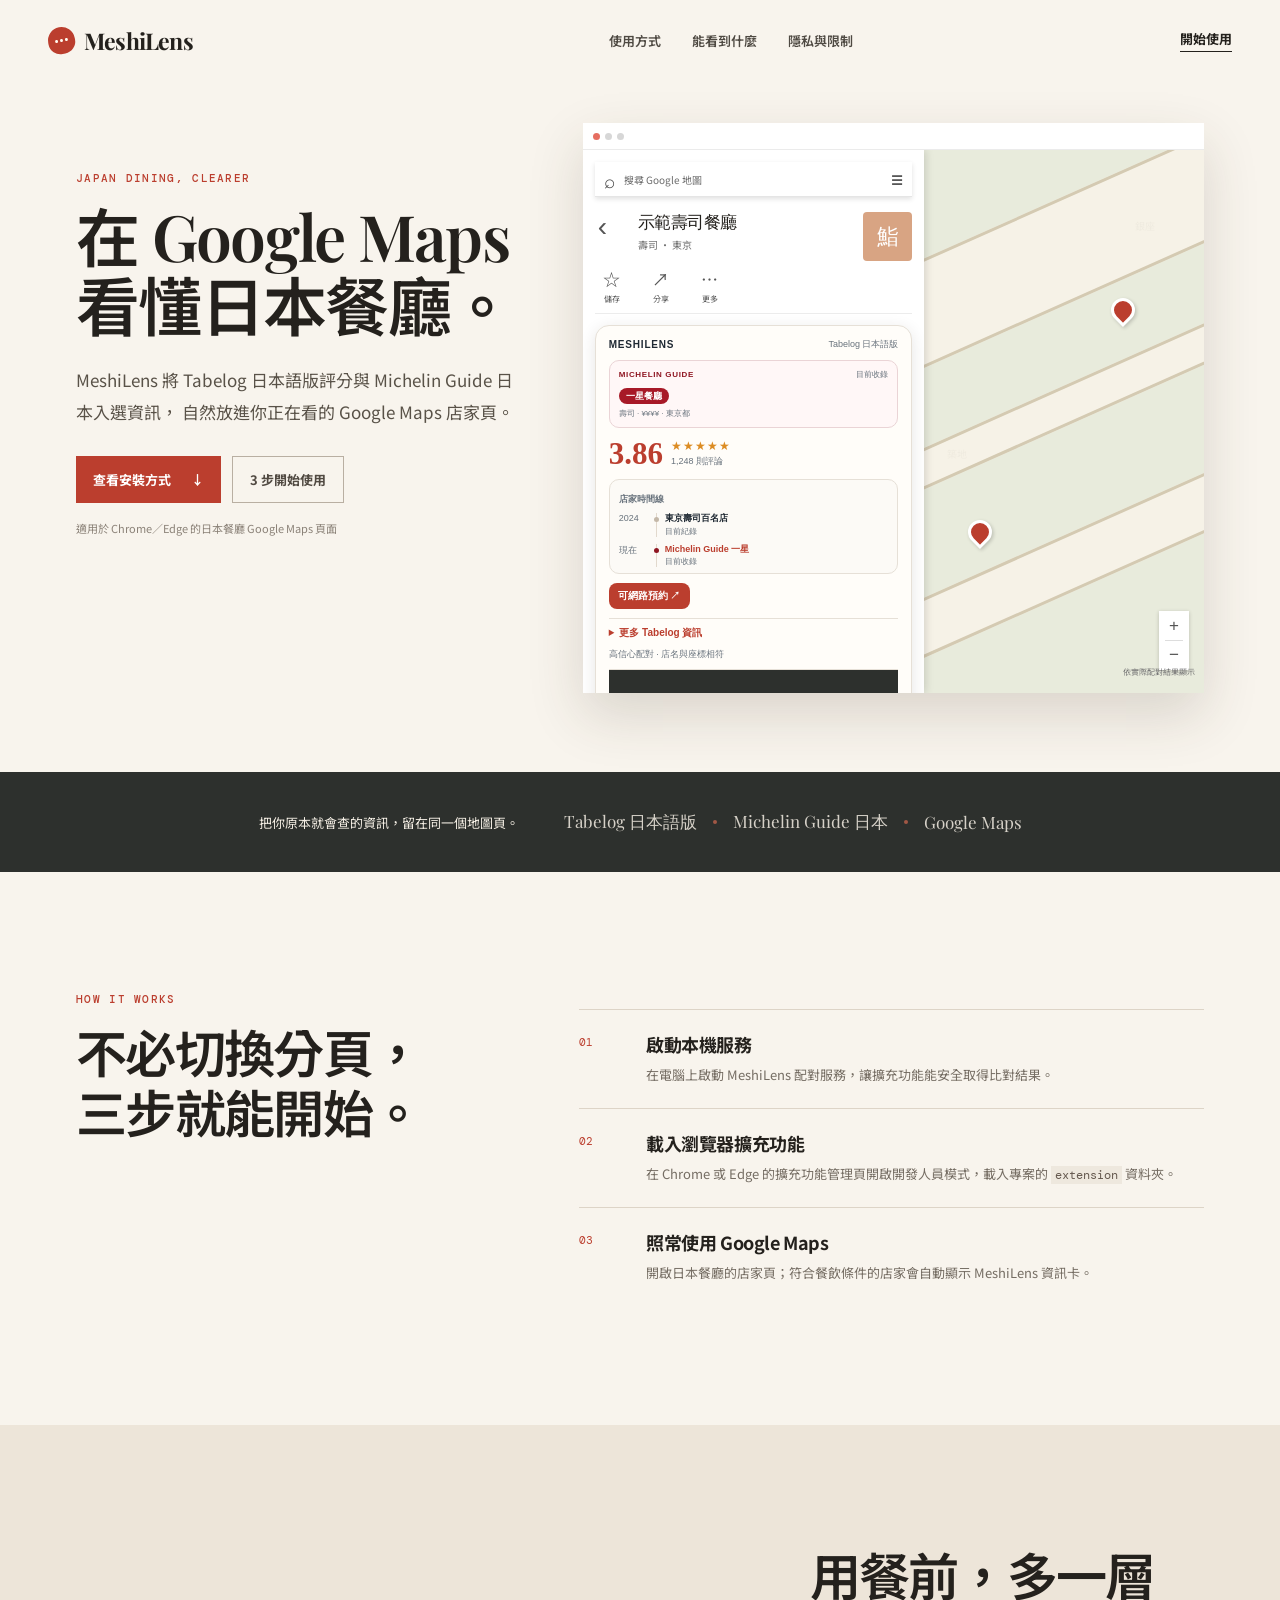
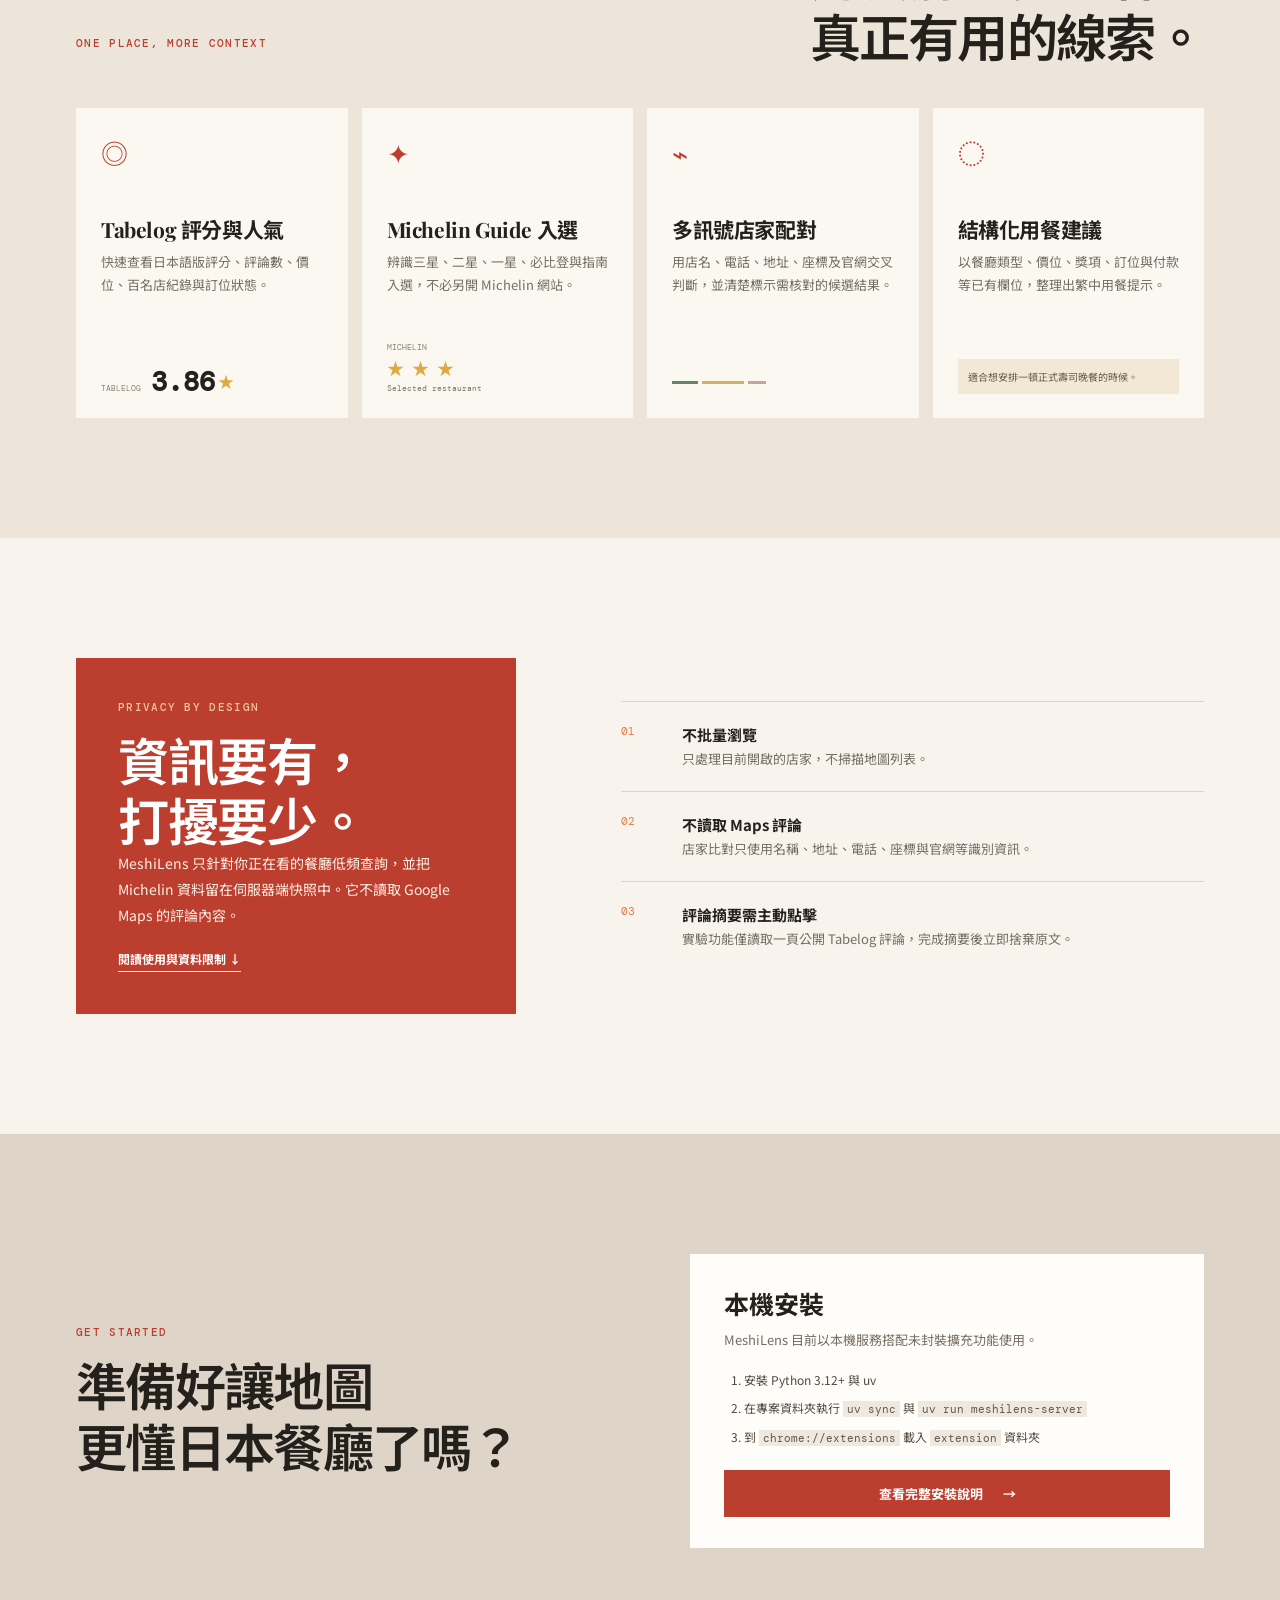
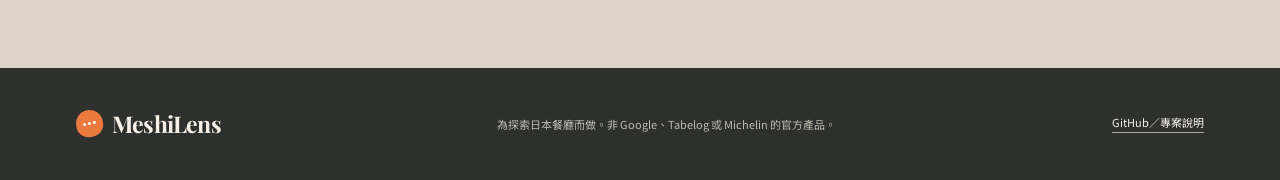
==== landing/index.html @ 1fa7bf87 "Add product introduction page and styles for landing - Introduced a new landing page (`landing/index" ====
<!doctype html>
<html lang="zh-Hant">
  <head>
    <meta charset="UTF-8" />
    <meta name="viewport" content="width=device-width, initial-scale=1" />
    <meta
      name="description"
      content="MeshiLens 讓你在 Google Maps 日本餐廳頁面直接查看 Tabelog 與 Michelin Guide 資訊。"
    />
    <title>MeshiLens｜在 Google Maps 看懂日本餐廳</title>
    <link rel="stylesheet" href="styles.css" />
  </head>
  <body>
    <a class="skip-link" href="#main">跳到主要內容</a>

    <header class="site-header">
      <a class="brand" href="#top" aria-label="MeshiLens 首頁">
        <span class="brand-mark" aria-hidden="true"><i></i><i></i><i></i></span>
        <span>MeshiLens</span>
      </a>
      <nav aria-label="主要導覽">
        <a href="#how">使用方式</a>
        <a href="#features">能看到什麼</a>
        <a href="#privacy">隱私與限制</a>
      </nav>
      <a class="nav-cta" href="#install">開始使用</a>
    </header>

    <main id="main">
      <section class="hero" id="top">
        <div class="hero-copy">
          <p class="eyebrow">JAPAN DINING, CLEARER</p>
          <h1>在 Google Maps<br />看懂日本餐廳。</h1>
          <p class="hero-text">
            MeshiLens 將 Tabelog 日本語版評分與 Michelin Guide 日本入選資訊，
            自然放進你正在看的 Google Maps 店家頁。
          </p>
          <div class="hero-actions">
            <a class="button button-primary" href="#install">查看安裝方式 <span aria-hidden="true">↓</span></a>
            <a class="button button-quiet" href="#how">3 步開始使用</a>
          </div>
          <p class="hero-note">適用於 Chrome／Edge 的日本餐廳 Google Maps 頁面</p>
        </div>

        <div class="maps-frame" aria-label="MeshiLens 在 Google Maps 店家頁顯示資訊卡的示意畫面">
          <div class="map-toolbar"><span class="map-dot"></span><span></span><span></span></div>
          <aside class="maps-detail-panel">
            <div class="google-search"><span aria-hidden="true">⌕</span><span>搜尋 Google 地圖</span><b aria-hidden="true">☰</b></div>
            <div class="place-summary"><button class="back-button" aria-label="返回">‹</button><div class="place-cover"><span>鮨</span></div><h2>示範壽司餐廳</h2><p>壽司 · 東京</p><div class="place-actions"><span>☆<small>儲存</small></span><span>↗<small>分享</small></span><span>⋯<small>更多</small></span></div></div>
            <article class="extension-card">
              <div class="extension-header"><span>MeshiLens</span><small>Tabelog 日本語版</small></div>
              <section class="extension-michelin"><div><strong>MICHELIN GUIDE</strong><small>目前收錄</small></div><div class="michelin-awards"><b>一星餐廳</b></div><p>壽司 · ¥¥¥¥ · 東京都</p></section>
              <div class="extension-score-row"><strong>3.86</strong><div><span>★★★★★</span><small>1,248 則評論</small></div></div>
              <section class="extension-timeline"><strong>店家時間線</strong><ol><li><span>2024</span><div><b>東京壽司百名店</b><small>目前紀錄</small></div></li><li class="is-current"><span>現在</span><div><b>Michelin Guide 一星</b><small>目前收錄</small></div></li></ol></section>
              <a class="extension-reservation" href="#install">可網路預約 ↗</a>
              <details class="extension-details"><summary>更多 Tabelog 資訊</summary><div><span>料理類型</span><b>壽司</b></div><div><span>最近車站</span><b>銀座站</b></div><div><span>晚餐價位</span><b>￥20,000〜￥29,999</b></div></details>
              <p class="extension-reasons">高信心配對 · 店名與座標相符</p>
              <footer class="extension-footer"><a href="#features">在 Tabelog 開啟 ↗</a><span>剛剛更新</span></footer>
            </article>
          </aside>
          <div class="map-canvas"><div class="map-label label-one">銀座</div><div class="map-label label-two">築地</div><div class="map-streets street-one"></div><div class="map-streets street-two"></div><div class="map-streets street-three"></div><span class="place-pin pin-one">●</span><span class="place-pin pin-two">●</span><button class="zoom-controls" aria-label="縮放地圖">+<i></i>−</button></div>
          <p class="mock-caption">依實際配對結果顯示</p>
        </div>
      </section>

      <section class="trust-strip" aria-label="資料來源">
        <p>把你原本就會查的資訊，留在同一個地圖頁。</p>
        <div><span>Tabelog 日本語版</span><i></i><span>Michelin Guide 日本</span><i></i><span>Google Maps</span></div>
      </section>

      <section class="how section" id="how">
        <div class="section-intro"><p class="eyebrow">HOW IT WORKS</p><h2>不必切換分頁，<br />三步就能開始。</h2></div>
        <ol class="steps">
          <li><span class="step-number">01</span><div><h3>啟動本機服務</h3><p>在電腦上啟動 MeshiLens 配對服務，讓擴充功能能安全取得比對結果。</p></div></li>
          <li><span class="step-number">02</span><div><h3>載入瀏覽器擴充功能</h3><p>在 Chrome 或 Edge 的擴充功能管理頁開啟開發人員模式，載入專案的 <code>extension</code> 資料夾。</p></div></li>
          <li><span class="step-number">03</span><div><h3>照常使用 Google Maps</h3><p>開啟日本餐廳的店家頁；符合餐飲條件的店家會自動顯示 MeshiLens 資訊卡。</p></div></li>
        </ol>
      </section>

      <section class="features section" id="features">
        <div class="section-intro"><p class="eyebrow">ONE PLACE, MORE CONTEXT</p><h2>用餐前，多一層<br />真正有用的線索。</h2></div>
        <div class="feature-grid">
          <article class="feature feature-score"><span class="feature-icon">◎</span><h3>Tabelog 評分與人氣</h3><p>快速查看日本語版評分、評論數、價位、百名店紀錄與訂位狀態。</p><div class="mini-score"><span>TABLELOG</span><strong>3.86</strong><em>★</em></div></article>
          <article class="feature feature-guide"><span class="feature-icon">✦</span><h3>Michelin Guide 入選</h3><p>辨識三星、二星、一星、必比登與指南入選，不必另開 Michelin 網站。</p><div class="guide-stamp"><span>MICHELIN</span><strong>★ ★ ★</strong><small>Selected restaurant</small></div></article>
          <article class="feature feature-match"><span class="feature-icon">⌁</span><h3>多訊號店家配對</h3><p>用店名、電話、地址、座標及官網交叉判斷，並清楚標示需核對的候選結果。</p><div class="match-lines"><span></span><span></span><span></span></div></article>
          <article class="feature feature-advice"><span class="feature-icon">◌</span><h3>結構化用餐建議</h3><p>以餐廳類型、價位、獎項、訂位與付款等已有欄位，整理出繁中用餐提示。</p><div class="advice-bubble">適合想安排一頓正式壽司晚餐的時候。</div></article>
        </div>
      </section>

      <section class="privacy section" id="privacy">
        <div class="privacy-card">
          <p class="eyebrow">PRIVACY BY DESIGN</p>
          <h2>資訊要有，<br />打擾要少。</h2>
          <p>MeshiLens 只針對你正在看的餐廳低頻查詢，並把 Michelin 資料留在伺服器端快照中。它不讀取 Google Maps 的評論內容。</p>
          <a class="text-link" href="#install">閱讀使用與資料限制 <span aria-hidden="true">↓</span></a>
        </div>
        <ul class="privacy-points">
          <li><span>01</span><p><strong>不批量瀏覽</strong>只處理目前開啟的店家，不掃描地圖列表。</p></li>
          <li><span>02</span><p><strong>不讀取 Maps 評論</strong>店家比對只使用名稱、地址、電話、座標與官網等識別資訊。</p></li>
          <li><span>03</span><p><strong>評論摘要需主動點擊</strong>實驗功能僅讀取一頁公開 Tabelog 評論，完成摘要後立即捨棄原文。</p></li>
        </ul>
      </section>

      <section class="install section" id="install">
        <div><p class="eyebrow">GET STARTED</p><h2>準備好讓地圖<br />更懂日本餐廳了嗎？</h2></div>
        <div class="install-card"><h3>本機安裝</h3><p>MeshiLens 目前以本機服務搭配未封裝擴充功能使用。</p><ol><li>安裝 Python 3.12+ 與 uv</li><li>在專案資料夾執行 <code>uv sync</code> 與 <code>uv run meshilens-server</code></li><li>到 <code>chrome://extensions</code> 載入 <code>extension</code> 資料夾</li></ol><a class="button button-primary" href="../README.md">查看完整安裝說明 <span aria-hidden="true">→</span></a></div>
      </section>
    </main>

    <footer><a class="brand" href="#top"><span class="brand-mark" aria-hidden="true"><i></i><i></i><i></i></span><span>MeshiLens</span></a><p>為探索日本餐廳而做。非 Google、Tabelog 或 Michelin 的官方產品。</p><a href="../README.md">GitHub／專案說明</a></footer>
  </body>
</html>
---- landing/styles.css ----
@import url('https://fonts.googleapis.com/css2?family=DM+Mono:wght@400;500&family=Noto+Sans+TC:wght@400;500;600;700&family=Playfair+Display:ital,wght@0,600;0,700;1,600&display=swap');

:root { --ink: #24211d; --muted: #756d63; --paper: #f8f4ed; --cream: #fffdf9; --line: #ddd4c7; --red: #bb3e2e; --orange: #eb7a3f; --gold: #ddaa43; --green: #658567; }
* { box-sizing: border-box; }
html { scroll-behavior: smooth; }
body { background: var(--paper); color: var(--ink); font-family: "Noto Sans TC", -apple-system, BlinkMacSystemFont, sans-serif; margin: 0; }
a { color: inherit; text-decoration: none; }
.skip-link { background: var(--ink); color: white; left: 12px; padding: 8px 12px; position: fixed; top: -48px; z-index: 20; }
.skip-link:focus { top: 12px; }
.site-header { align-items: center; display: flex; height: 80px; justify-content: space-between; margin: auto; max-width: 1240px; padding: 0 28px; }
.brand { align-items: center; display: inline-flex; font-family: "Playfair Display", Georgia, serif; font-size: 23px; font-weight: 700; gap: 9px; letter-spacing: -.8px; }
.brand-mark { align-items: center; background: var(--red); border-radius: 50% 50% 45% 45%; display: inline-flex; height: 27px; justify-content: center; overflow: hidden; transform: rotate(-11deg); width: 27px; }
.brand-mark i { background: #fff8ed; border-radius: 50%; display: block; height: 3px; margin: 1px; width: 3px; }
nav { display: flex; gap: 31px; margin-left: 90px; }
nav a { color: #4e4942; font-size: 13px; font-weight: 600; }
nav a:hover, footer > a:last-child:hover { color: var(--red); }
.nav-cta { border-bottom: 1px solid var(--ink); font-size: 13px; font-weight: 700; padding-bottom: 3px; }
.hero { display: grid; gap: 66px; grid-template-columns: minmax(370px, .83fr) minmax(500px, 1.17fr); margin: 43px auto 79px; max-width: 1184px; padding: 0 28px; }
.hero-copy { padding-top: 48px; }
.eyebrow { color: var(--red); font-family: "DM Mono", monospace; font-size: 11px; font-weight: 500; letter-spacing: 1.3px; margin: 0 0 16px; }
h1, h2, h3, p { margin-top: 0; }
h1, h2 { font-family: "Playfair Display", "Noto Sans TC", serif; font-weight: 600; letter-spacing: -1.7px; }
h1 { font-size: clamp(46px, 5vw, 68px); line-height: 1.08; margin-bottom: 25px; }
.hero-text { color: #595248; font-size: 17px; line-height: 1.85; max-width: 455px; }
.hero-actions { display: flex; gap: 11px; margin-top: 29px; }
.button { align-items: center; display: inline-flex; font-size: 13px; font-weight: 700; gap: 20px; justify-content: center; min-height: 47px; padding: 0 17px; transition: transform 160ms ease, background 160ms ease; }
.button:hover { transform: translateY(-2px); }
.button-primary { background: var(--red); color: white; }
.button-primary:hover { background: #a83325; }
.button-quiet { border: 1px solid #b9afa2; color: #514a42; }
.hero-note { color: #8b8278; font-size: 11px; margin: 17px 0 0; }
.maps-frame { background: #f5f3ef; box-shadow: 0 22px 52px rgb(65 48 29 / 16%); min-height: 570px; overflow: hidden; position: relative; }
.map-toolbar { align-items: center; background: #fff; border-bottom: 1px solid #ebebeb; display: flex; gap: 5px; height: 27px; padding: 0 10px; position: relative; z-index: 4; }.map-toolbar span { background: #d7d7d7; border-radius: 50%; height: 7px; width: 7px; }.map-toolbar .map-dot { background: #e66e61; }
.maps-detail-panel { background: #fff; box-shadow: 2px 0 8px rgb(0 0 0 / 13%); height: calc(100% - 27px); left: 0; overflow: hidden; padding: 12px; position: absolute; top: 27px; width: 55%; z-index: 3; }.google-search { align-items: center; border-bottom: 1px solid #e5e5e5; box-shadow: 0 2px 5px rgb(0 0 0 / 12%); color: #6b6b6b; display: flex; font-size: 10px; gap: 9px; height: 35px; padding: 0 9px; }.google-search span:first-child { color: #454545; font-size: 19px; }.google-search b { color: #575757; font-size: 13px; margin-left: auto; }.place-summary { border-bottom: 1px solid #ececec; padding: 14px 0 9px 43px; position: relative; }.back-button { background: none; border: 0; color: #555; font-size: 28px; left: 3px; line-height: 1; padding: 0; position: absolute; top: 16px; }.place-cover { background: #d8a483; border-radius: 4px; color: white; display: grid; font-family: Georgia, serif; font-size: 22px; height: 49px; place-items: center; position: absolute; right: 0; top: 15px; width: 49px; }.place-summary h2 { font-family: -apple-system, BlinkMacSystemFont, "Segoe UI", sans-serif; font-size: 17px; font-weight: 500; letter-spacing: -.5px; margin: 0 54px 3px 0; }.place-summary > p { color: #6e6e6e; font-size: 10px; margin: 0; }.place-actions { display: flex; gap: 15px; margin: 14px 0 0 -43px; }.place-actions span { color: #555; font-size: 17px; text-align: center; width: 34px; }.place-actions small { display: block; font-size: 8px; margin-top: 2px; }
.extension-card { --extension-ink: #1f2933; --extension-muted: #69737d; background: #fffdf9; border: 1px solid #e6e0d7; border-radius: 14px; box-shadow: 0 4px 16px rgb(53 42 30 / 12%); color: var(--extension-ink); font-family: -apple-system, BlinkMacSystemFont, "Segoe UI", sans-serif; margin-top: 11px; padding: 12px 13px; }.extension-header, .extension-michelin > div:first-child, .extension-footer { align-items: center; display: flex; justify-content: space-between; }.extension-header > span { font-size: 10px; font-weight: 750; letter-spacing: .08em; text-transform: uppercase; }.extension-header small { color: var(--extension-muted); font-size: 9px; }.extension-michelin { background: #fff7f7; border: 1px solid #ead4d6; border-radius: 10px; margin-top: 9px; padding: 8px 9px; }.extension-michelin strong { color: #8f1622; font-size: 8px; letter-spacing: .08em; }.extension-michelin small, .extension-michelin p { color: var(--extension-muted); font-size: 8px; }.extension-michelin p { margin: 5px 0 0; }.michelin-awards { margin-top: 5px; }.michelin-awards b { background: #a71927; border-radius: 999px; color: white; font-size: 9px; padding: 3px 7px; }.extension-score-row { align-items: center; display: flex; gap: 8px; margin-top: 10px; }.extension-score-row > strong { color: var(--red); font-family: Georgia, serif; font-size: 31px; line-height: 1; }.extension-score-row div span { color: #dc8c23; display: block; font-size: 12px; letter-spacing: 1px; }.extension-score-row div small { color: var(--extension-muted); display: block; font-size: 9px; margin-top: 2px; }
.extension-timeline { background: #fcfaf6; border: 1px solid #e6e0d7; border-radius: 10px; margin-top: 10px; padding: 8px 9px 6px; }.extension-timeline > strong { color: var(--extension-muted); font-size: 9px; }.extension-timeline ol { list-style: none; margin: 7px 0 0; padding: 0; }.extension-timeline li { display: grid; gap: 6px; grid-template-columns: 31px 1fr; padding: 0 0 7px; position: relative; }.extension-timeline li:last-child { padding-bottom: 0; }.extension-timeline li span { color: var(--extension-muted); font-size: 9px; }.extension-timeline li div { border-left: 1px solid #e2d9cd; padding-left: 8px; position: relative; }.extension-timeline li div::before { background: #c4b8a8; border-radius: 50%; content: ""; height: 5px; left: -3px; position: absolute; top: 4px; width: 5px; }.extension-timeline li.is-current div::before { background: #8f1622; }.extension-timeline li b { display: block; font-size: 9px; line-height: 1.3; }.extension-timeline li.is-current b { color: var(--red); }.extension-timeline li small { color: var(--extension-muted); display: block; font-size: 8px; margin-top: 1px; }.extension-reservation { background: var(--red); border-radius: 8px; color: white; display: inline-block; font-size: 10px; font-weight: 700; margin-top: 9px; padding: 6px 9px; }.extension-details { border-top: 1px solid #e6e0d7; margin-top: 9px; padding-top: 7px; }.extension-details summary { color: var(--red); cursor: pointer; font-size: 10px; font-weight: 650; }.extension-details[open] > div { display: grid; font-size: 8px; gap: 4px; grid-template-columns: 48px 1fr; line-height: 1.3; margin-top: 7px; }.extension-details span { color: var(--extension-muted); }.extension-details b { font-weight: 500; }.extension-reasons { color: var(--extension-muted); font-size: 9px; margin: 8px 0 0; }.extension-footer { border-top: 1px solid #e6e0d7; margin-top: 8px; padding-top: 7px; }.extension-footer a { color: var(--red); font-size: 10px; font-weight: 650; }.extension-footer span { color: var(--extension-muted); font-size: 9px; }
.map-canvas { background: #e8ebdc; bottom: 0; left: 55%; overflow: hidden; position: absolute; right: 0; top: 27px; }.map-streets { background: #f8f3e8; border: 3px solid #d3c8af; opacity: .92; position: absolute; transform: rotate(-24deg); }.street-one { height: 100px; left: -140px; top: 42px; width: 600px; }.street-two { height: 38px; left: -130px; top: 224px; width: 600px; }.street-three { height: 55px; left: -210px; top: 408px; width: 610px; }.map-label { color: #899184; font-size: 10px; position: absolute; }.label-one { right: 49px; top: 68px; }.label-two { left: 23px; top: 296px; }.place-pin { background: var(--red); border: 3px solid white; border-radius: 50% 50% 50% 0; box-shadow: 0 2px 4px rgb(0 0 0 / 19%); color: transparent; height: 24px; position: absolute; transform: rotate(-45deg); width: 24px; }.pin-one { right: 69px; top: 148px; }.pin-two { left: 44px; top: 370px; }.zoom-controls { background: white; border: 0; bottom: 23px; box-shadow: 0 1px 4px rgb(0 0 0 / 20%); color: #555; font-size: 17px; padding: 5px 10px; position: absolute; right: 15px; }.zoom-controls i { border-top: 1px solid #ddd; display: block; margin: 4px -4px; }.mock-caption { bottom: 8px; color: #777; font-size: 8px; position: absolute; right: 9px; z-index: 4; }
.trust-strip { align-items: center; background: #2d302d; color: #f6f0e6; display: flex; gap: 45px; justify-content: center; min-height: 100px; padding: 25px; }.trust-strip p { font-size: 13px; margin: 0; }.trust-strip div { align-items: center; color: #d6d1c8; display: flex; font-family: "Playfair Display", serif; font-size: 17px; gap: 16px; }.trust-strip i { background: #a15845; border-radius: 50%; height: 4px; width: 4px; }
.section { margin: auto; max-width: 1184px; padding: 120px 28px; }.section-intro h2, .privacy h2, .install h2 { font-size: clamp(38px, 4vw, 54px); line-height: 1.18; margin-bottom: 0; }.how { display: grid; gap: 120px; grid-template-columns: .76fr 1.24fr; }.steps { list-style: none; margin: 17px 0 0; padding: 0; }.steps li { border-top: 1px solid var(--line); display: grid; gap: 24px; grid-template-columns: 43px 1fr; padding: 21px 0; }.step-number { color: var(--red); font-family: "DM Mono", monospace; font-size: 11px; padding-top: 4px; }.steps h3, .feature h3 { font-size: 18px; letter-spacing: -.4px; margin-bottom: 7px; }.steps p, .feature p { color: var(--muted); font-size: 13px; line-height: 1.75; margin-bottom: 0; }.steps code, .install-card code { background: #eee8de; color: #64584e; font-family: "DM Mono", monospace; font-size: .9em; padding: 1px 4px; }
.features { background: #ede5d9; max-width: none; padding-left: max(28px, calc((100% - 1128px)/2)); padding-right: max(28px, calc((100% - 1128px)/2)); }.features .section-intro { align-items: end; display: flex; justify-content: space-between; margin-bottom: 42px; }.feature-grid { display: grid; gap: 14px; grid-template-columns: repeat(4, 1fr); }.feature { background: #fbf8f2; min-height: 310px; padding: 25px; position: relative; }.feature-icon { color: var(--red); display: block; font-size: 27px; margin-bottom: 42px; }.feature h3 { font-family: "Playfair Display", "Noto Sans TC", serif; font-size: 21px; }.mini-score, .guide-stamp { align-items: end; bottom: 25px; display: flex; left: 25px; position: absolute; }.mini-score span, .guide-stamp span { color: #8b8278; font-family: "DM Mono", monospace; font-size: 8px; margin-right: 10px; }.mini-score strong { font-family: "DM Mono", monospace; font-size: 27px; line-height: .8; }.mini-score em { color: var(--gold); font-size: 16px; font-style: normal; margin-left: 3px; }.guide-stamp { align-items: flex-start; flex-direction: column; gap: 3px; }.guide-stamp strong { color: var(--gold); font-size: 17px; letter-spacing: 2px; }.guide-stamp small { color: var(--muted); font-family: "DM Mono", monospace; font-size: 8px; }.match-lines { bottom: 29px; left: 25px; position: absolute; }.match-lines span { background: var(--green); display: inline-block; height: 3px; margin-right: 4px; width: 26px; }.match-lines span:nth-child(2) { background: #d6b05b; width: 42px; }.match-lines span:nth-child(3) { background: #cca29a; width: 18px; }.advice-bubble { background: #f3e7d5; bottom: 24px; color: #685b4d; font-size: 10px; left: 25px; line-height: 1.55; padding: 10px; position: absolute; right: 25px; }
.privacy { display: grid; gap: 105px; grid-template-columns: .86fr 1.14fr; }.privacy-card { background: var(--red); color: white; padding: 42px; }.privacy-card .eyebrow { color: #f4c694; }.privacy-card h2 { letter-spacing: -1.3px; }.privacy-card > p:not(.eyebrow) { color: #fff1e7; font-size: 14px; line-height: 1.85; }.text-link { border-bottom: 1px solid #fff6ee; display: inline-block; font-size: 12px; font-weight: 700; margin-top: 7px; padding-bottom: 4px; }.privacy-points { align-self: center; list-style: none; margin: 0; padding: 0; }.privacy-points li { border-top: 1px solid var(--line); display: grid; gap: 24px; grid-template-columns: 37px 1fr; padding: 20px 0; }.privacy-points span { color: var(--orange); font-family: "DM Mono", monospace; font-size: 11px; padding-top: 2px; }.privacy-points p { color: var(--muted); font-size: 13px; line-height: 1.75; margin: 0; }.privacy-points strong { color: var(--ink); display: block; font-size: 15px; }
.install { align-items: center; background: #ded5c8; display: grid; gap: 100px; grid-template-columns: 1fr 1fr; max-width: none; padding-left: max(28px, calc((100% - 1128px)/2)); padding-right: max(28px, calc((100% - 1128px)/2)); }.install-card { background: var(--cream); padding: 31px 34px; }.install-card h3 { font-family: "Playfair Display", "Noto Sans TC", serif; font-size: 25px; margin-bottom: 8px; }.install-card > p { color: var(--muted); font-size: 13px; line-height: 1.65; }.install-card ol { color: #514a41; font-size: 12px; line-height: 1.75; margin: 19px 0 22px; padding-left: 20px; }.install-card li { margin: 7px 0; }.install-card .button { width: 100%; }
footer { align-items: center; background: #2d302d; color: #f6f0e6; display: flex; justify-content: space-between; min-height: 112px; padding: 25px max(28px, calc((100% - 1128px)/2)); }footer .brand-mark { background: var(--orange); } footer p { color: #bdb9b1; font-size: 11px; margin: 0; } footer > a:last-child { border-bottom: 1px solid #a9a59e; font-size: 11px; padding-bottom: 2px; }
@media (max-width: 820px) { .site-header { height: 68px; padding: 0 20px; } nav, .nav-cta { display: none; }.hero { gap: 39px; grid-template-columns: 1fr; margin-top: 16px; padding: 0 20px; }.hero-copy { padding-top: 20px; }.maps-frame { min-height: 480px; }.trust-strip { align-items: flex-start; flex-direction: column; gap: 10px; }.trust-strip div { flex-wrap: wrap; font-size: 15px; }.section { padding: 78px 20px; }.how, .privacy, .install { gap: 45px; grid-template-columns: 1fr; }.features, .install { padding-left: 20px; padding-right: 20px; }.features .section-intro { display: block; }.feature-grid { grid-template-columns: 1fr 1fr; }.privacy-card { padding: 35px; }.install { gap: 36px; }.install-card { padding: 28px 23px; } footer { align-items: flex-start; flex-direction: column; gap: 18px; padding: 31px 20px; } }
@media (max-width: 500px) { h1 { font-size: 46px; }.hero-text { font-size: 15px; }.hero-actions { align-items: stretch; flex-direction: column; }.button { width: 100%; }.maps-frame { margin: 0 -4px; min-height: 542px; }.maps-detail-panel { width: 82%; }.map-canvas { left: 82%; }.place-summary { padding-left: 35px; }.place-actions { gap: 10px; margin-left: -35px; }.extension-card { padding: 10px; }.feature-grid { grid-template-columns: 1fr; }.feature { min-height: 267px; }.feature-icon { margin-bottom: 25px; }.privacy-card { padding: 30px 24px; }.trust-strip { padding: 23px 20px; }.trust-strip div { gap: 10px; }.trust-strip i { margin: 0 2px; } }
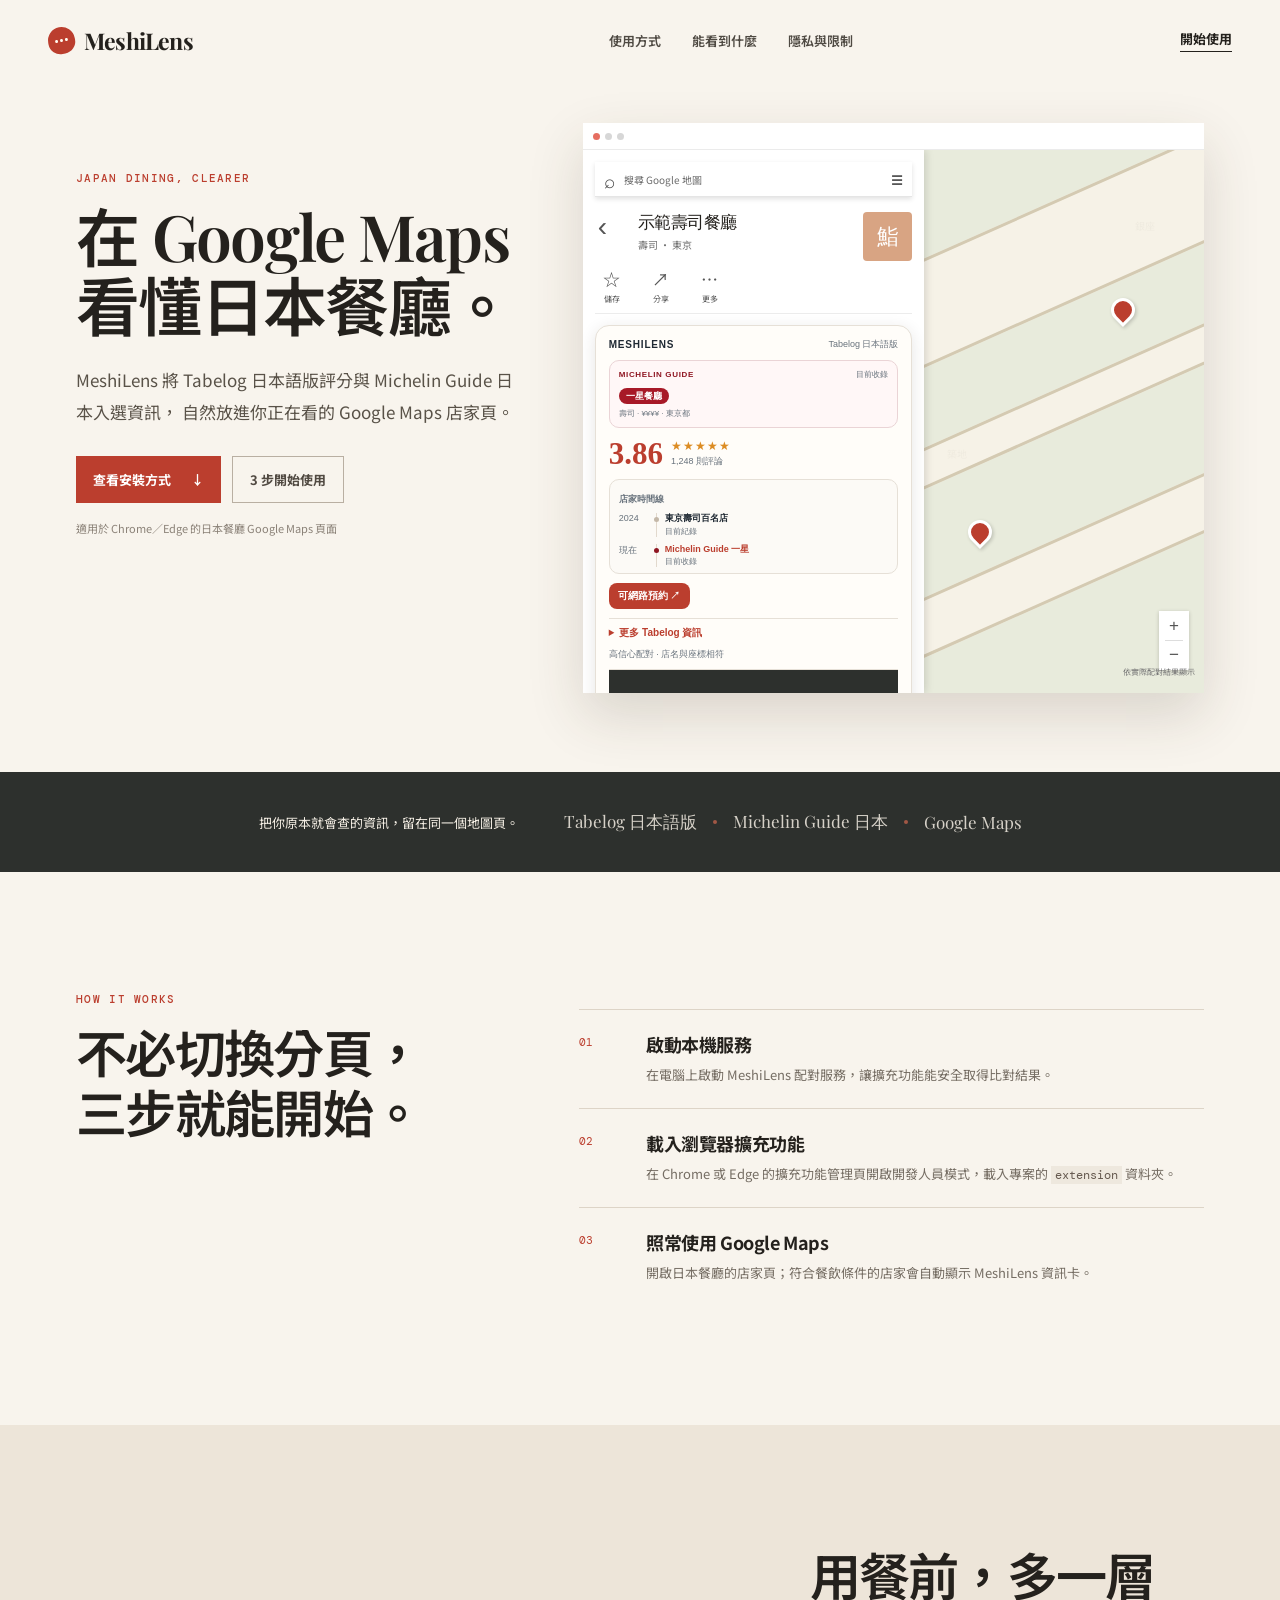
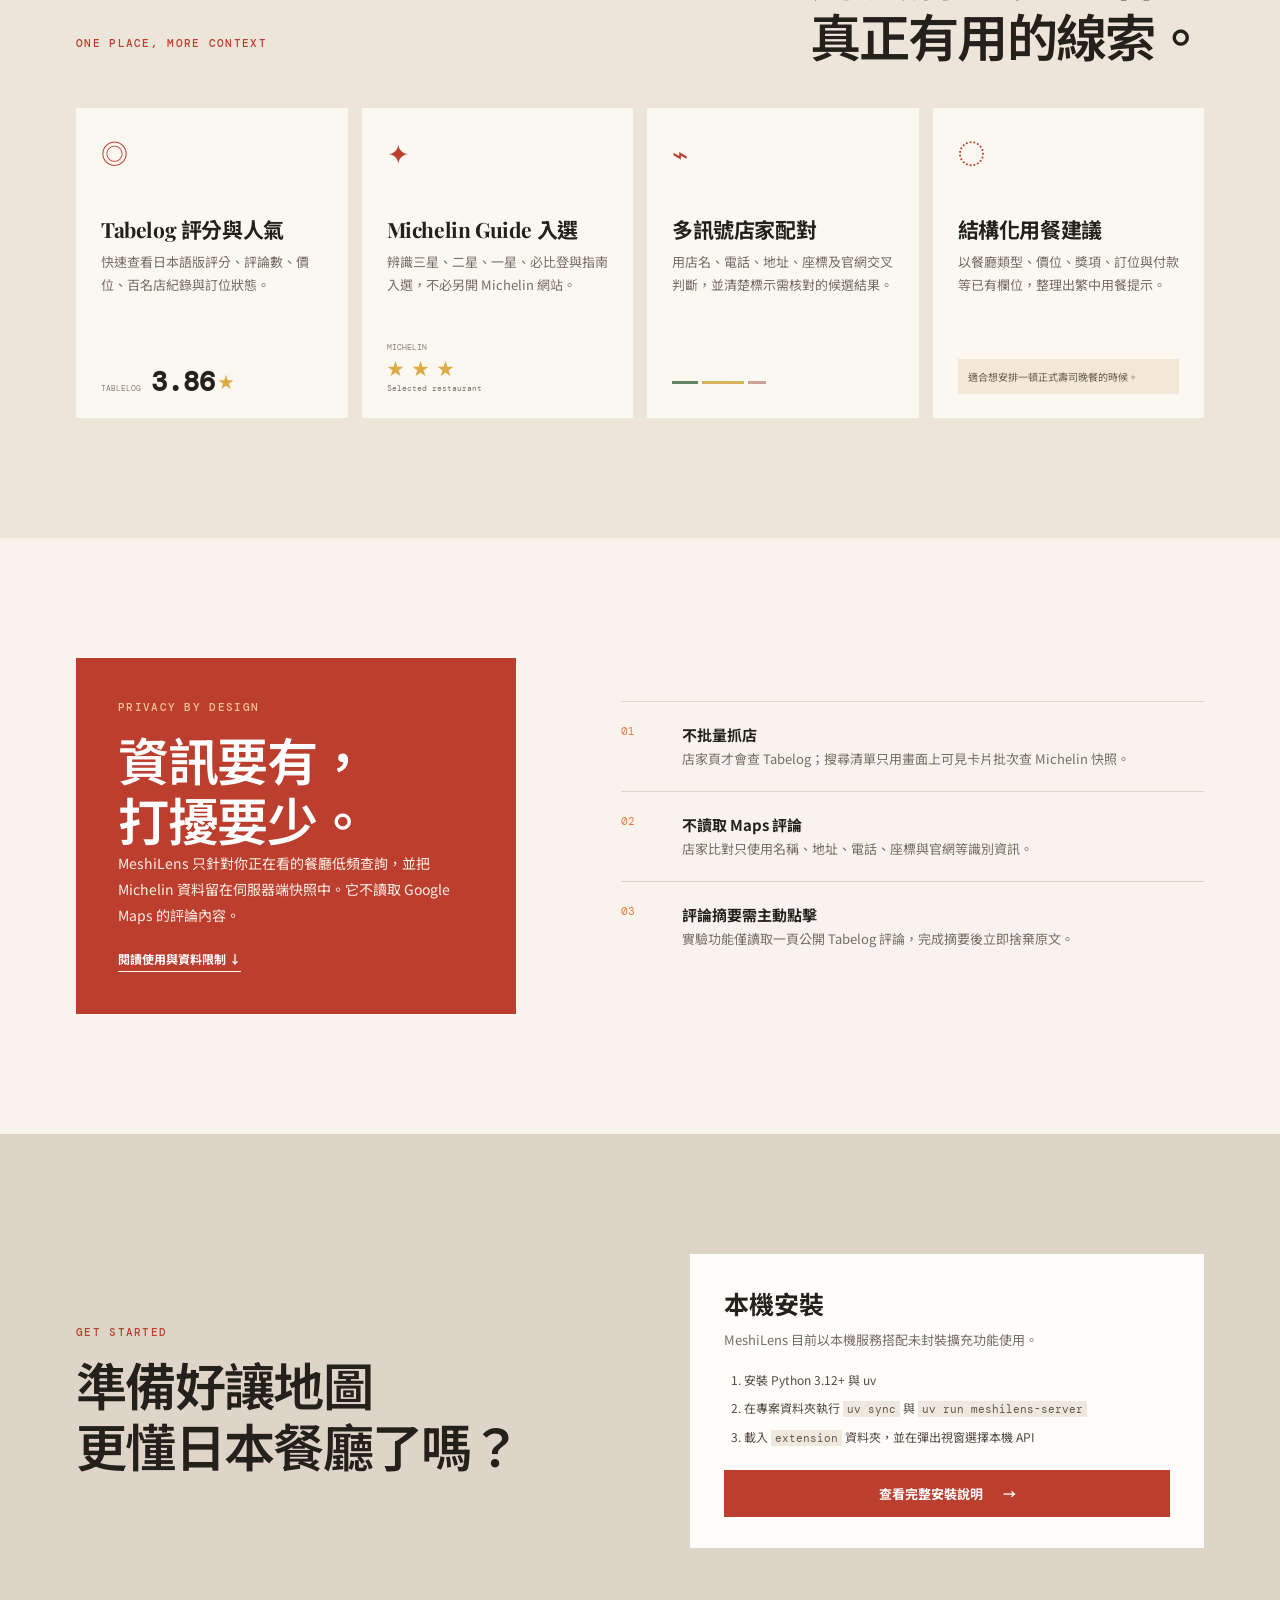
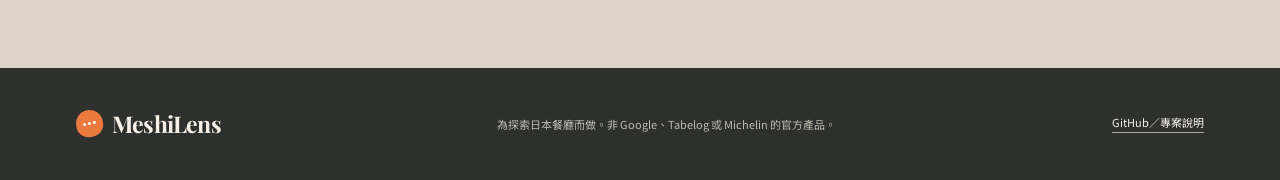
==== commit fdf2a3ac: "Enhance API request handling and update documentation - Introduced a shared HTTP API validation and " ====
--- a/landing/index.html
+++ b/landing/index.html
@@ -95,7 +95,7 @@
           <a class="text-link" href="#install">閱讀使用與資料限制 <span aria-hidden="true">↓</span></a>
         </div>
         <ul class="privacy-points">
-          <li><span>01</span><p><strong>不批量瀏覽</strong>只處理目前開啟的店家，不掃描地圖列表。</p></li>
+          <li><span>01</span><p><strong>不批量抓店</strong>店家頁才會查 Tabelog；搜尋清單只用畫面上可見卡片批次查 Michelin 快照。</p></li>
           <li><span>02</span><p><strong>不讀取 Maps 評論</strong>店家比對只使用名稱、地址、電話、座標與官網等識別資訊。</p></li>
           <li><span>03</span><p><strong>評論摘要需主動點擊</strong>實驗功能僅讀取一頁公開 Tabelog 評論，完成摘要後立即捨棄原文。</p></li>
         </ul>
@@ -103,7 +103,7 @@
 
       <section class="install section" id="install">
         <div><p class="eyebrow">GET STARTED</p><h2>準備好讓地圖<br />更懂日本餐廳了嗎？</h2></div>
-        <div class="install-card"><h3>本機安裝</h3><p>MeshiLens 目前以本機服務搭配未封裝擴充功能使用。</p><ol><li>安裝 Python 3.12+ 與 uv</li><li>在專案資料夾執行 <code>uv sync</code> 與 <code>uv run meshilens-server</code></li><li>到 <code>chrome://extensions</code> 載入 <code>extension</code> 資料夾</li></ol><a class="button button-primary" href="../README.md">查看完整安裝說明 <span aria-hidden="true">→</span></a></div>
+        <div class="install-card"><h3>本機安裝</h3><p>MeshiLens 目前以本機服務搭配未封裝擴充功能使用。</p><ol><li>安裝 Python 3.12+ 與 uv</li><li>在專案資料夾執行 <code>uv sync</code> 與 <code>uv run meshilens-server</code></li><li>載入 <code>extension</code> 資料夾，並在彈出視窗選擇本機 API</li></ol><a class="button button-primary" href="../README.md">查看完整安裝說明 <span aria-hidden="true">→</span></a></div>
       </section>
     </main>
 
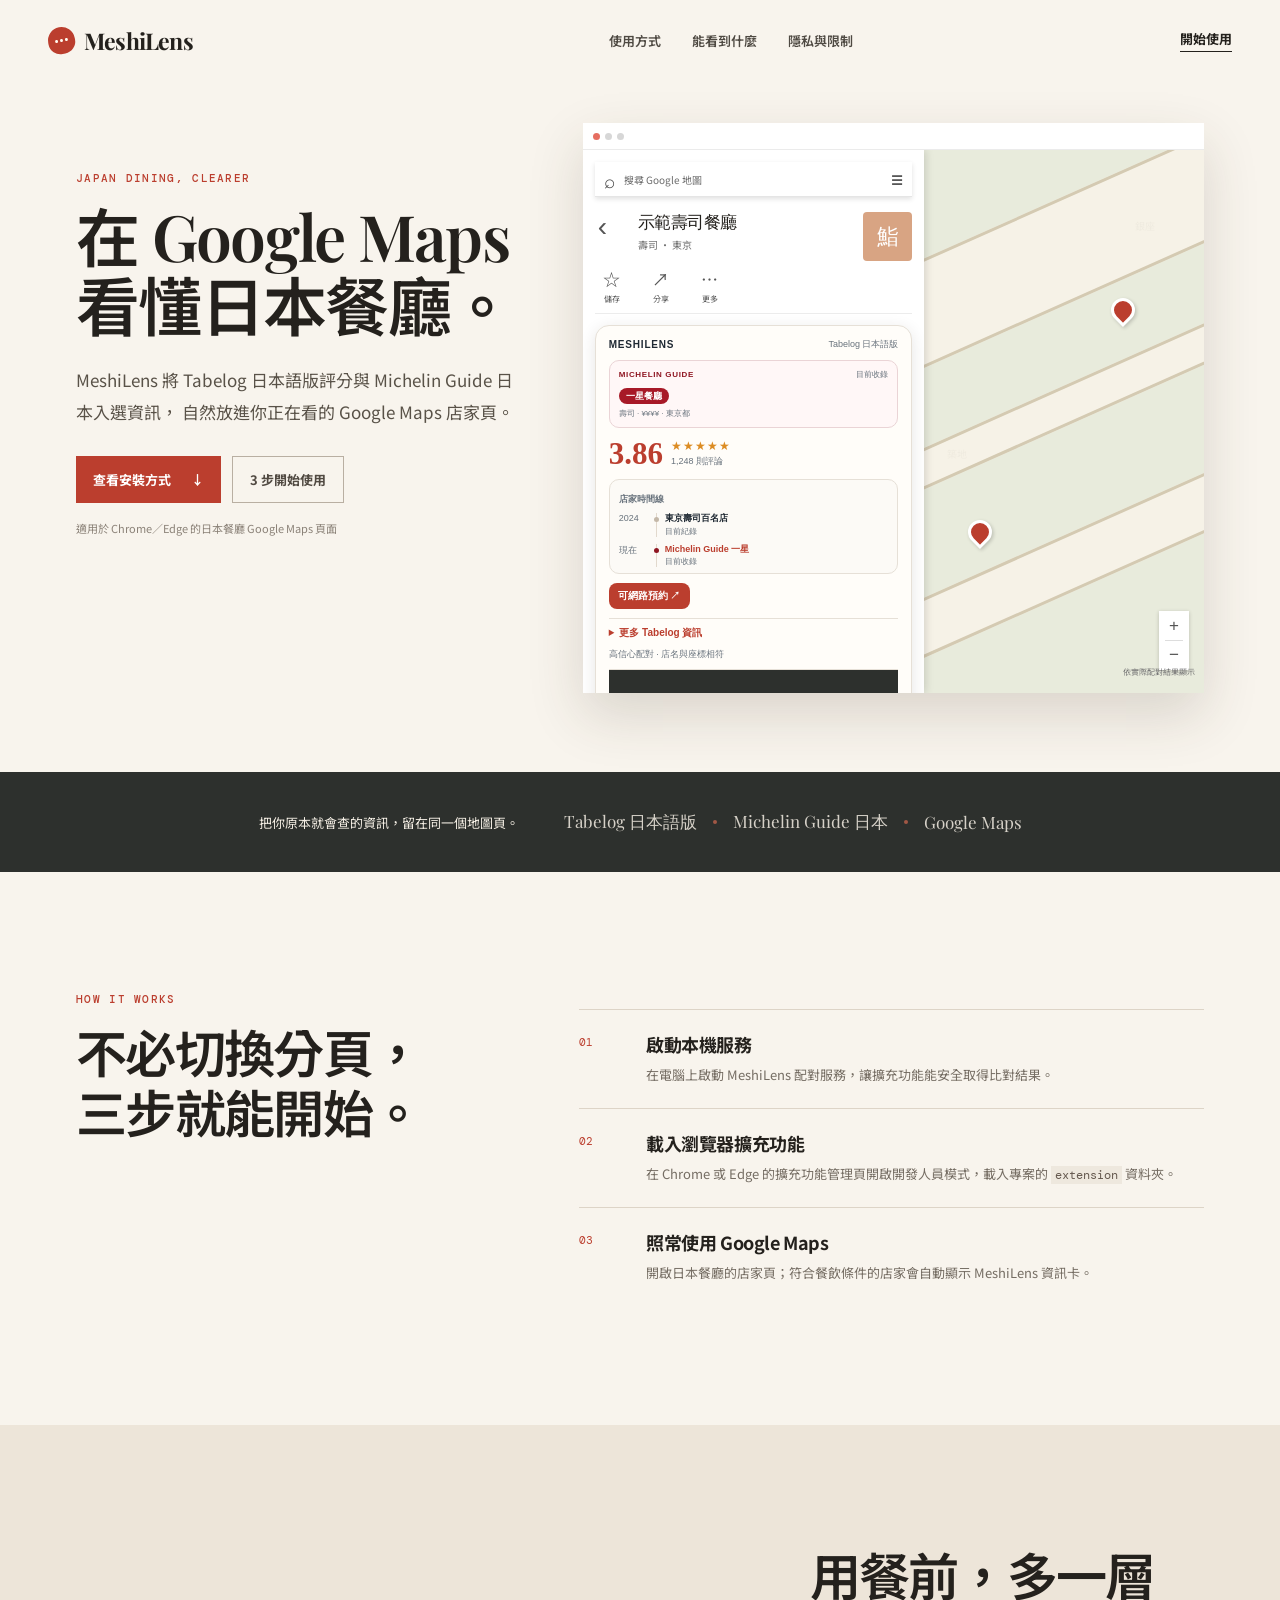
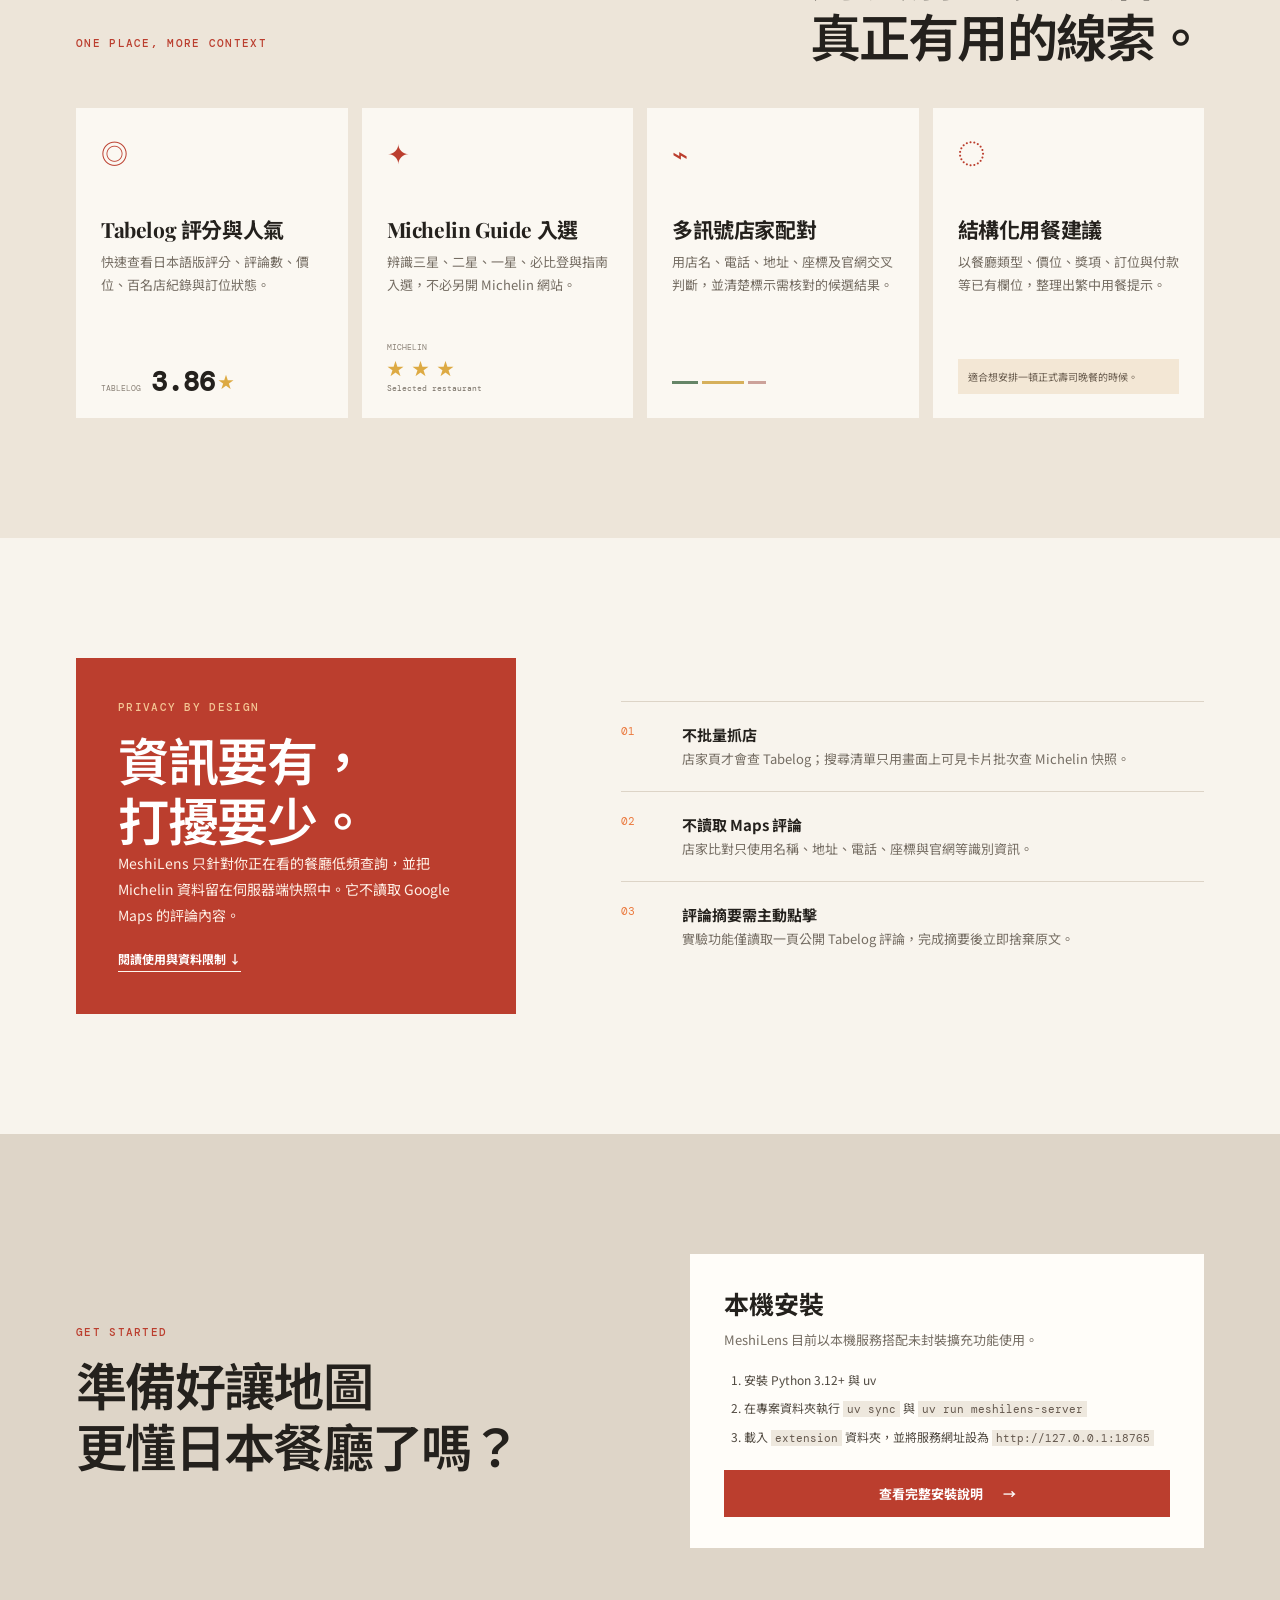
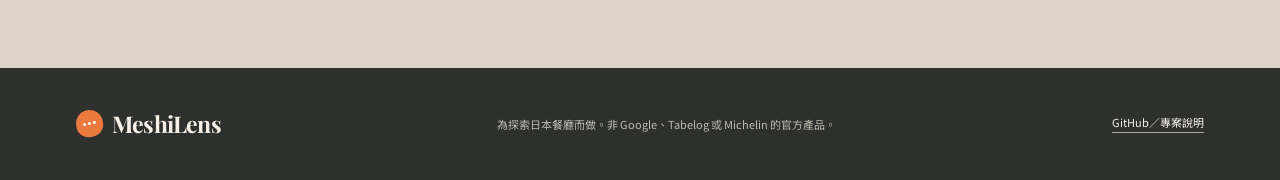
==== commit 37f99099: "Update to version 0.5.49 with significant enhancements and fixes - Introduced GitHub Actions CI for " ====
--- a/landing/index.html
+++ b/landing/index.html
@@ -103,7 +103,7 @@
 
       <section class="install section" id="install">
         <div><p class="eyebrow">GET STARTED</p><h2>準備好讓地圖<br />更懂日本餐廳了嗎？</h2></div>
-        <div class="install-card"><h3>本機安裝</h3><p>MeshiLens 目前以本機服務搭配未封裝擴充功能使用。</p><ol><li>安裝 Python 3.12+ 與 uv</li><li>在專案資料夾執行 <code>uv sync</code> 與 <code>uv run meshilens-server</code></li><li>載入 <code>extension</code> 資料夾，並在彈出視窗選擇本機 API</li></ol><a class="button button-primary" href="../README.md">查看完整安裝說明 <span aria-hidden="true">→</span></a></div>
+        <div class="install-card"><h3>本機安裝</h3><p>MeshiLens 目前以本機服務搭配未封裝擴充功能使用。</p><ol><li>安裝 Python 3.12+ 與 uv</li><li>在專案資料夾執行 <code>uv sync</code> 與 <code>uv run meshilens-server</code></li><li>載入 <code>extension</code> 資料夾，並將服務網址設為 <code>http://127.0.0.1:18765</code></li></ol><a class="button button-primary" href="../README.md">查看完整安裝說明 <span aria-hidden="true">→</span></a></div>
       </section>
     </main>
 
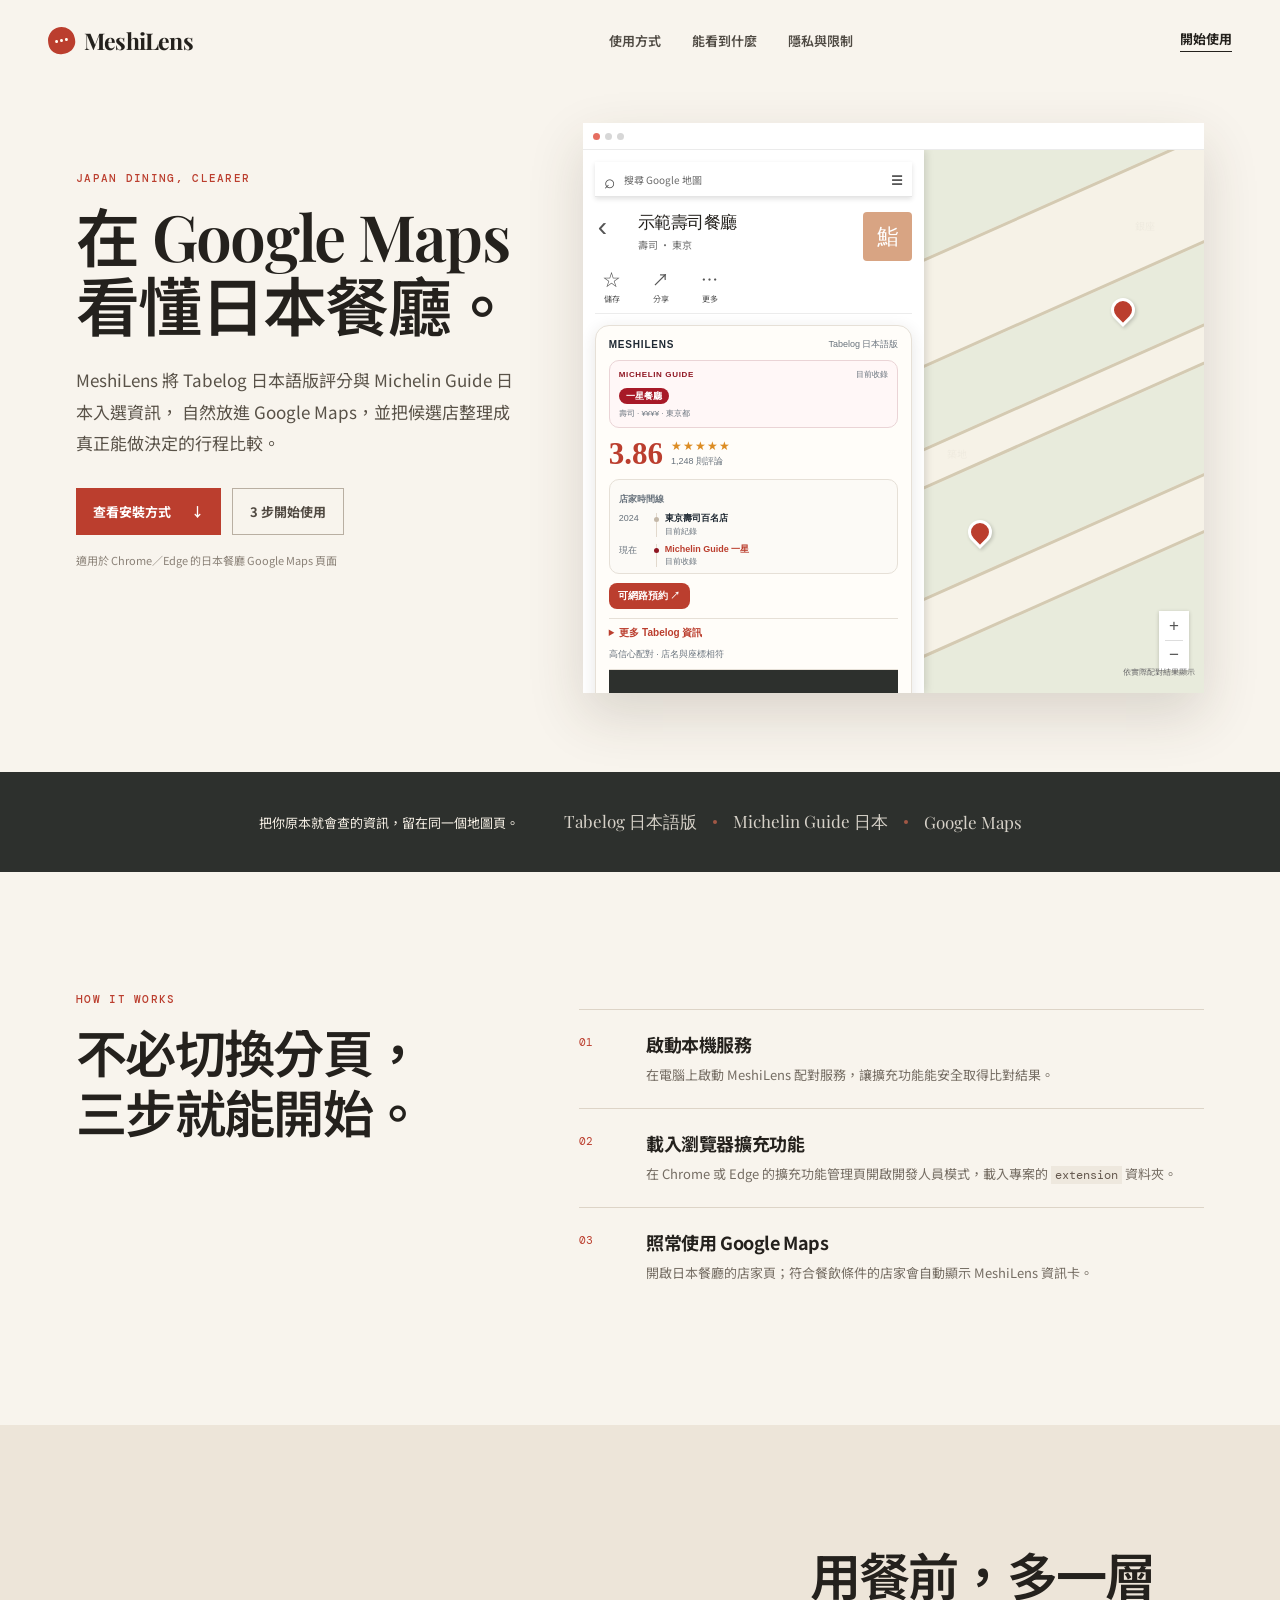
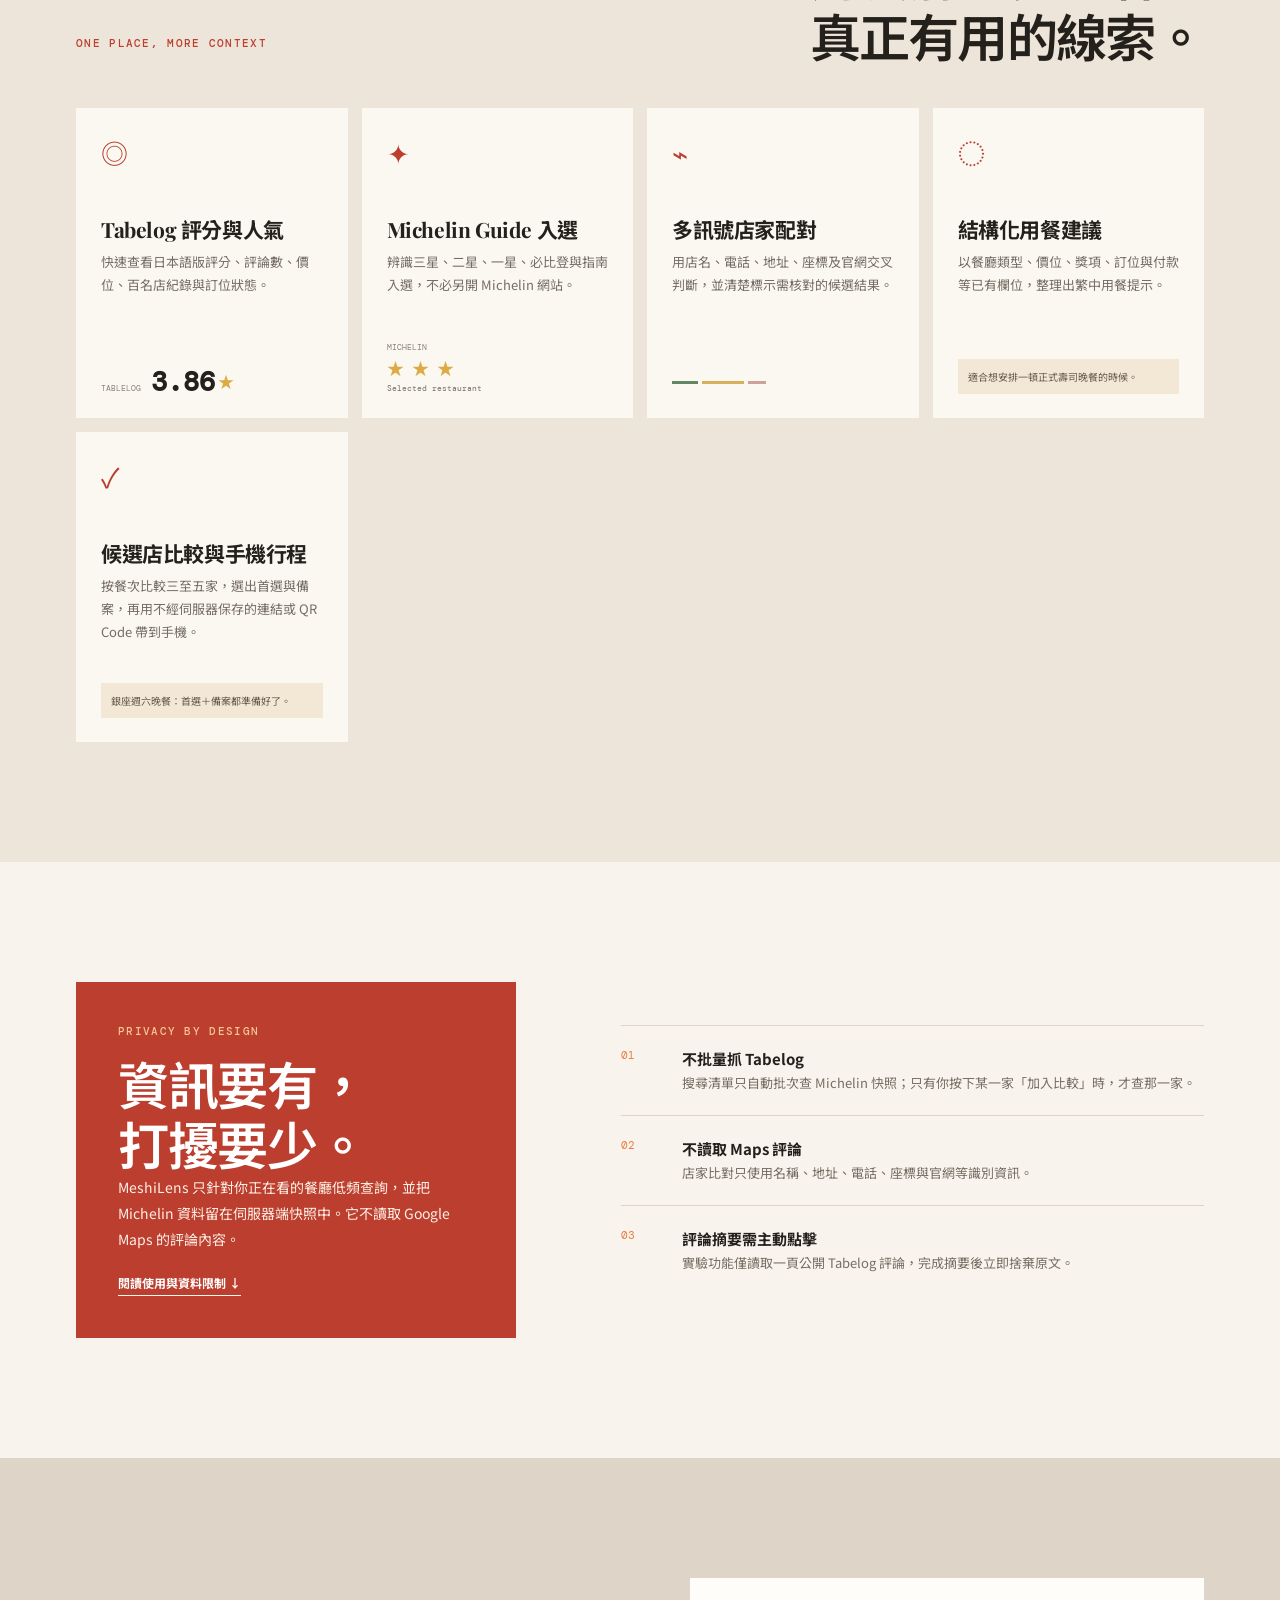
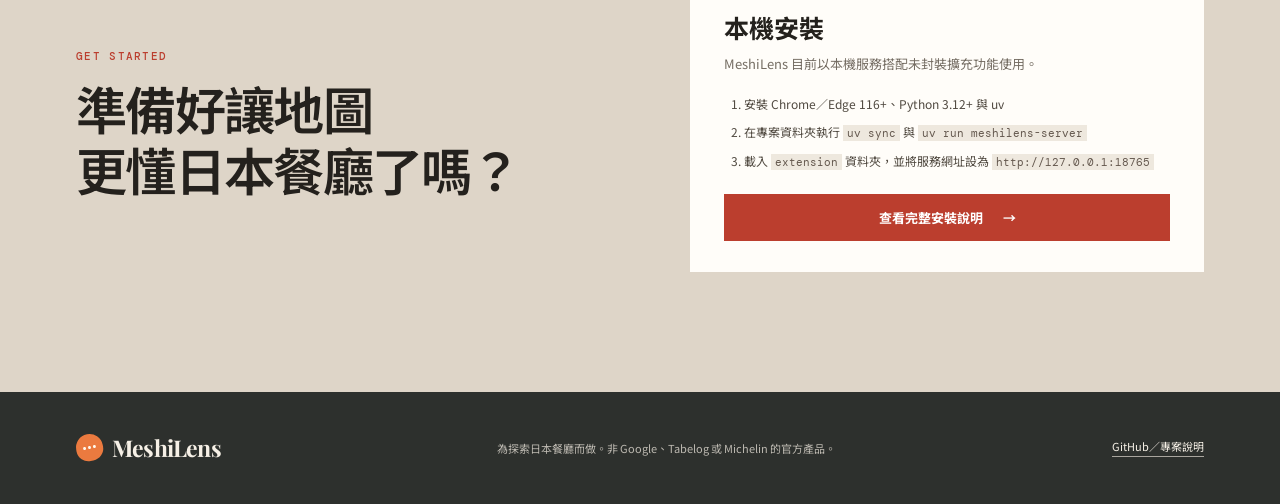
==== commit baf0f639: "Update to version 0.6.0 with new features and improvements - Introduced a local "Trip Comparison" si" ====
--- a/landing/index.html
+++ b/landing/index.html
@@ -5,7 +5,7 @@
     <meta name="viewport" content="width=device-width, initial-scale=1" />
     <meta
       name="description"
-      content="MeshiLens 讓你在 Google Maps 日本餐廳頁面直接查看 Tabelog 與 Michelin Guide 資訊。"
+      content="MeshiLens 讓你在 Google Maps 查看 Tabelog 與 Michelin Guide 資訊，並比較日本美食行程候選店。"
     />
     <title>MeshiLens｜在 Google Maps 看懂日本餐廳</title>
     <link rel="stylesheet" href="styles.css" />
@@ -33,7 +33,7 @@
           <h1>在 Google Maps<br />看懂日本餐廳。</h1>
           <p class="hero-text">
             MeshiLens 將 Tabelog 日本語版評分與 Michelin Guide 日本入選資訊，
-            自然放進你正在看的 Google Maps 店家頁。
+            自然放進 Google Maps，並把候選店整理成真正能做決定的行程比較。
           </p>
           <div class="hero-actions">
             <a class="button button-primary" href="#install">查看安裝方式 <span aria-hidden="true">↓</span></a>
@@ -84,6 +84,7 @@
           <article class="feature feature-guide"><span class="feature-icon">✦</span><h3>Michelin Guide 入選</h3><p>辨識三星、二星、一星、必比登與指南入選，不必另開 Michelin 網站。</p><div class="guide-stamp"><span>MICHELIN</span><strong>★ ★ ★</strong><small>Selected restaurant</small></div></article>
           <article class="feature feature-match"><span class="feature-icon">⌁</span><h3>多訊號店家配對</h3><p>用店名、電話、地址、座標及官網交叉判斷，並清楚標示需核對的候選結果。</p><div class="match-lines"><span></span><span></span><span></span></div></article>
           <article class="feature feature-advice"><span class="feature-icon">◌</span><h3>結構化用餐建議</h3><p>以餐廳類型、價位、獎項、訂位與付款等已有欄位，整理出繁中用餐提示。</p><div class="advice-bubble">適合想安排一頓正式壽司晚餐的時候。</div></article>
+          <article class="feature feature-plan"><span class="feature-icon">✓</span><h3>候選店比較與手機行程</h3><p>按餐次比較三至五家，選出首選與備案，再用不經伺服器保存的連結或 QR Code 帶到手機。</p><div class="advice-bubble">銀座週六晚餐：首選＋備案都準備好了。</div></article>
         </div>
       </section>
 
@@ -95,7 +96,7 @@
           <a class="text-link" href="#install">閱讀使用與資料限制 <span aria-hidden="true">↓</span></a>
         </div>
         <ul class="privacy-points">
-          <li><span>01</span><p><strong>不批量抓店</strong>店家頁才會查 Tabelog；搜尋清單只用畫面上可見卡片批次查 Michelin 快照。</p></li>
+          <li><span>01</span><p><strong>不批量抓 Tabelog</strong>搜尋清單只自動批次查 Michelin 快照；只有你按下某一家「加入比較」時，才查那一家。</p></li>
           <li><span>02</span><p><strong>不讀取 Maps 評論</strong>店家比對只使用名稱、地址、電話、座標與官網等識別資訊。</p></li>
           <li><span>03</span><p><strong>評論摘要需主動點擊</strong>實驗功能僅讀取一頁公開 Tabelog 評論，完成摘要後立即捨棄原文。</p></li>
         </ul>
@@ -103,7 +104,7 @@
 
       <section class="install section" id="install">
         <div><p class="eyebrow">GET STARTED</p><h2>準備好讓地圖<br />更懂日本餐廳了嗎？</h2></div>
-        <div class="install-card"><h3>本機安裝</h3><p>MeshiLens 目前以本機服務搭配未封裝擴充功能使用。</p><ol><li>安裝 Python 3.12+ 與 uv</li><li>在專案資料夾執行 <code>uv sync</code> 與 <code>uv run meshilens-server</code></li><li>載入 <code>extension</code> 資料夾，並將服務網址設為 <code>http://127.0.0.1:18765</code></li></ol><a class="button button-primary" href="../README.md">查看完整安裝說明 <span aria-hidden="true">→</span></a></div>
+        <div class="install-card"><h3>本機安裝</h3><p>MeshiLens 目前以本機服務搭配未封裝擴充功能使用。</p><ol><li>安裝 Chrome／Edge 116+、Python 3.12+ 與 uv</li><li>在專案資料夾執行 <code>uv sync</code> 與 <code>uv run meshilens-server</code></li><li>載入 <code>extension</code> 資料夾，並將服務網址設為 <code>http://127.0.0.1:18765</code></li></ol><a class="button button-primary" href="../README.md">查看完整安裝說明 <span aria-hidden="true">→</span></a></div>
       </section>
     </main>
 
